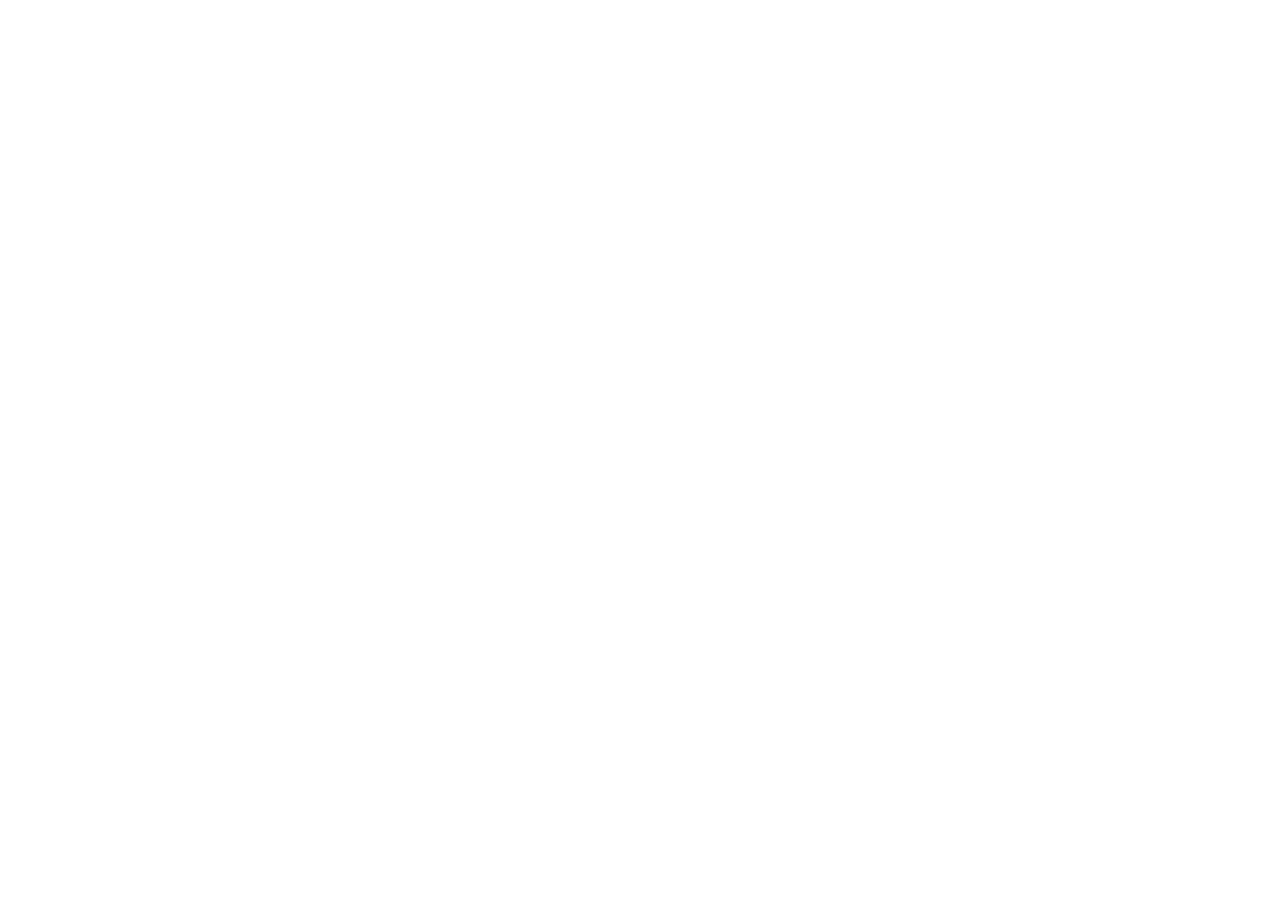
==== index.html @ 33db6e92 "adding index & css" ====
<!DOCTYPE html>
<head>
  	<meta charset="utf-8">
	<title>Rothko Example</title>
	<script src="https://ajax.googleapis.com/ajax/libs/jquery/3.2.1/jquery.min.js"></script>
	<link rel="stylesheet" type="text/css" href="css/style.css">
	<meta name="viewport" content="width=device-width, initial-scale=1">
</head>
<body>
	<div>
	</div>
</body>
</html>
---- css/style.css ----
body{
	margin:0;
	padding:0;
}
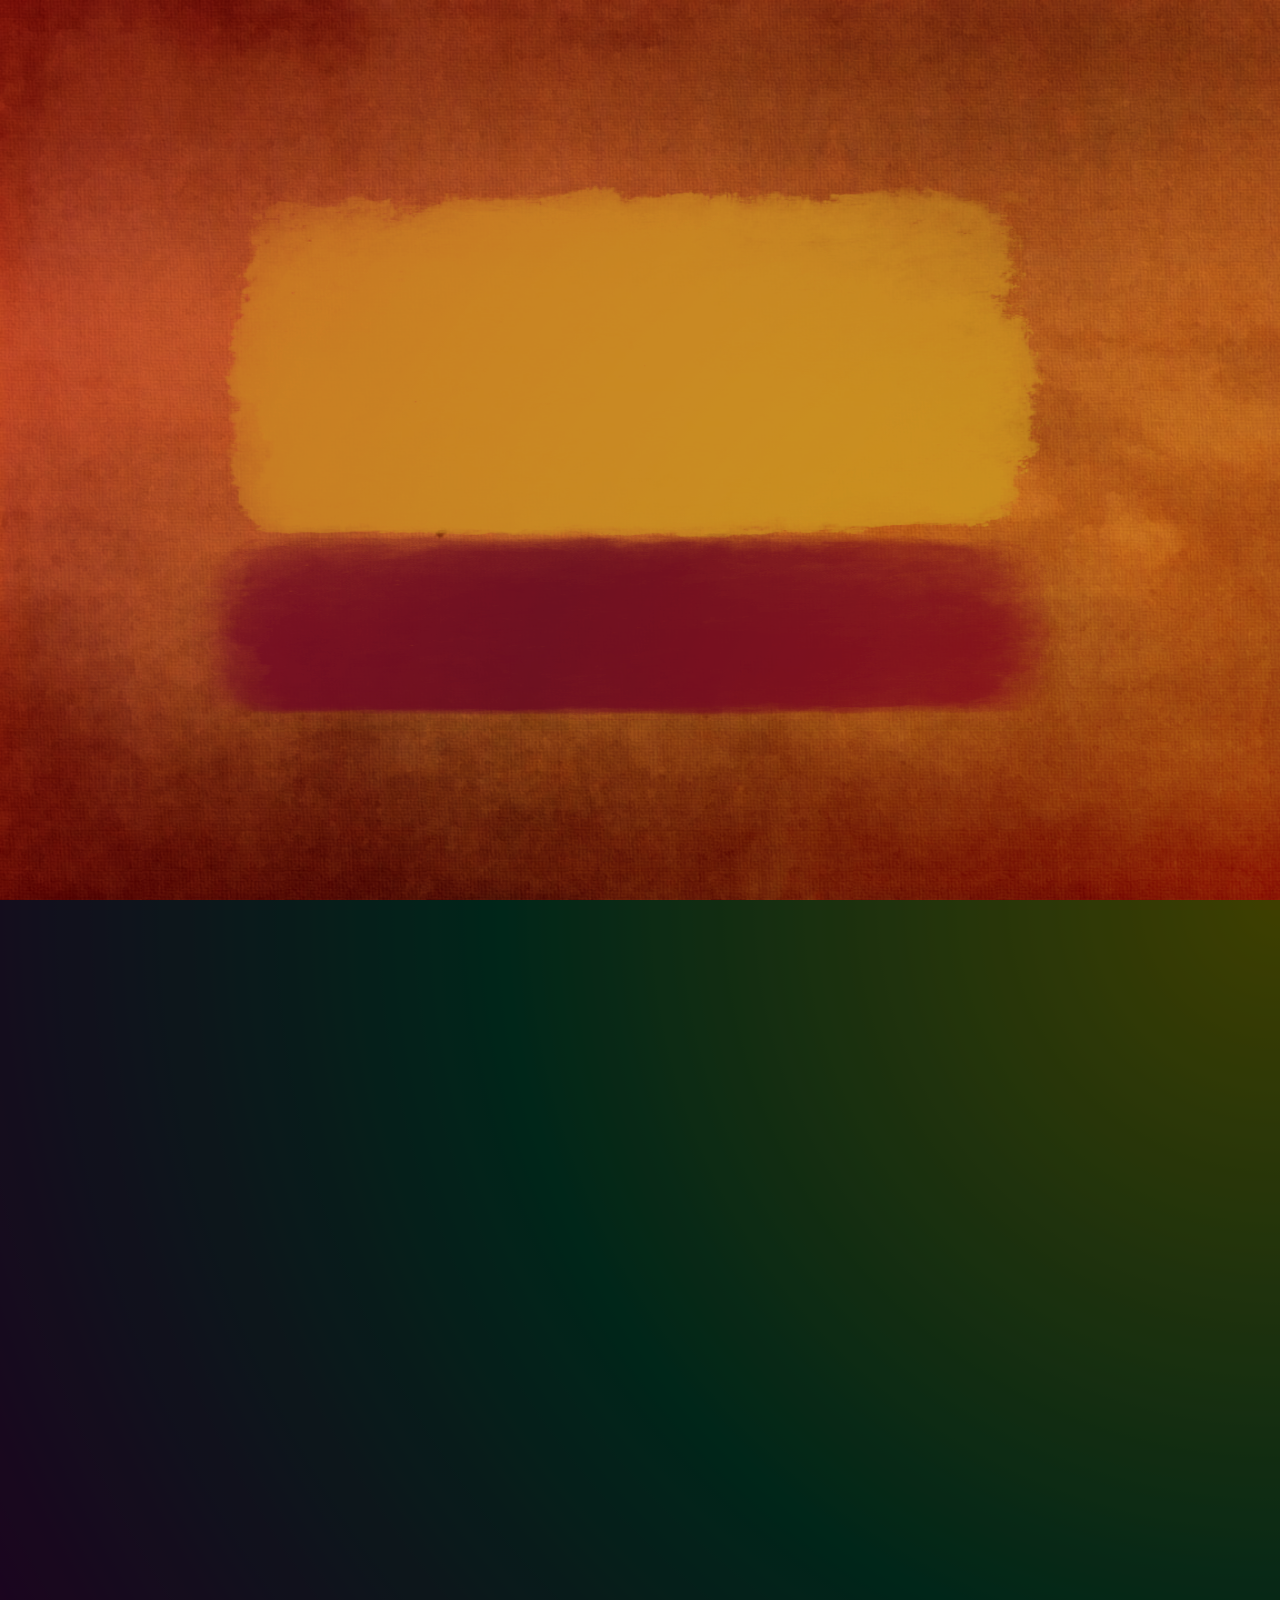
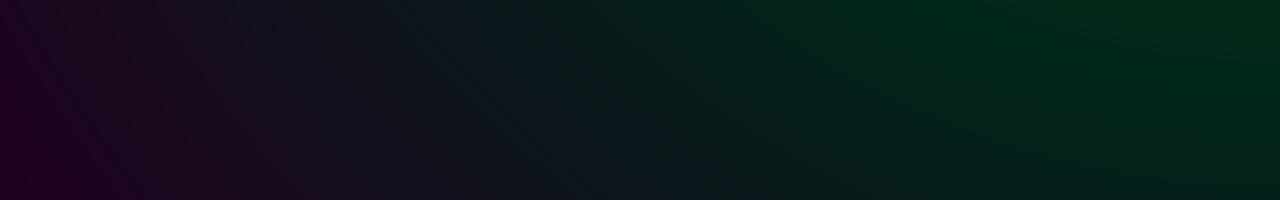
==== commit 604b79a7: "updated with new code" ====
--- a/index.html
+++ b/index.html
@@ -3,11 +3,29 @@
   	<meta charset="utf-8">
 	<title>Rothko Example</title>
 	<script src="https://ajax.googleapis.com/ajax/libs/jquery/3.2.1/jquery.min.js"></script>
+	<script src="js/anime.min.js"></script>
 	<link rel="stylesheet" type="text/css" href="css/style.css">
+	<script src="js/script.js"></script>
 	<meta name="viewport" content="width=device-width, initial-scale=1">
 </head>
 <body>
-	<div>
-	</div>
+<div class="container full">
+    <div class="box first">
+      <div class="overlay full"></div>
+    </div>
+    <div class="box second">
+      <div class="overlay full"></div>
+    </div>
+    <div class="box third">
+        <div class="overlay full"></div>
+    </div>
+</div>
+<div class="mouse-overlay full"></div>
+	<script>
+
+
+
+	
+</script>
 </body>
 </html>--- a/css/style.css
+++ b/css/style.css
@@ -1,4 +1,84 @@
 body{
 	margin:0;
 	padding:0;
+	height: 100%;
+	width: 100%;
+	display: none;
+	background-color: #000;
+	overflow: hidden;
+}
+.full {
+  position: absolute;
+  top: 0px;
+  bottom: 0px;
+  left: 0px;
+  right: 0px;
+}
+.container{
+	display: block;
+	width: 100vw;
+	height: 100vh;/*
+	background: -moz-radial-gradient(center, ellipse cover, #d3462a 0%, #c84b1d 73%, #89271c 100%);
+	background: -webkit-radial-gradient(center, ellipse cover, #d3462a 0%,#c84b1d 73%,#89271c 100%); 
+	background: radial-gradient(ellipse at center, #d3462a 0%,#c84b1d 73%,#89271c 100%);*/
+	display: flex;
+	flex-direction: column;
+	justify-content: center;
+	align-items: center;
+  background: url('../img/friedrich.jpg');
+  background-size: cover;
+  background-color: #b7431c;
+  background-blend-mode: overlay;
+}
+.box{
+	display: block;
+	width: 70%;
+	max-width: 100%;
+	min-width: 10%;
+	
+}
+.box.first{
+	height: 60%;
+	background: #fba72b;
+  -webkit-mask-image: url('../img/topmask.png');
+  -webkit-mask-size: 100% 100%;
+  -webkit-mask-position: center;
+  transition: width 5000ms linear;
+}
+.box.first .overlay{
+	opacity: 0;
+  mix-blend-mode: color-burn;
+}
+.box.second{
+	height: 27%;
+	margin-top:-2%;
+	background: #a10c29;
+-webkit-mask-image: url('../img/alpha-soft.png');
+  -webkit-mask-size: 100% 100%;
+  -webkit-mask-position: center;
+  transition: width 10000ms linear;
+}
+.box.second .overlay{
+	opacity: 0;
+  mix-blend-mode: normal;
+}
+.box.third{
+	height: 0%;
+-webkit-mask-image: url('../img/alpha-oily.png');
+  -webkit-mask-size: 100% 100%;
+  -webkit-mask-position: center;
+  transition: width 9000ms linear;
+}
+.box.third .overlay {
+  background: yellow;
+  opacity: 0;
+  mix-blend-mode: color-burn;
+}
+.mouse-overlay {
+  pointer-events: none;
+  mix-blend-mode: overlay;
+  width: 200vw;
+  height: 200vh;
+  background: radial-gradient(circle, yellow, #096, purple);
+  opacity: 0.3;
 }